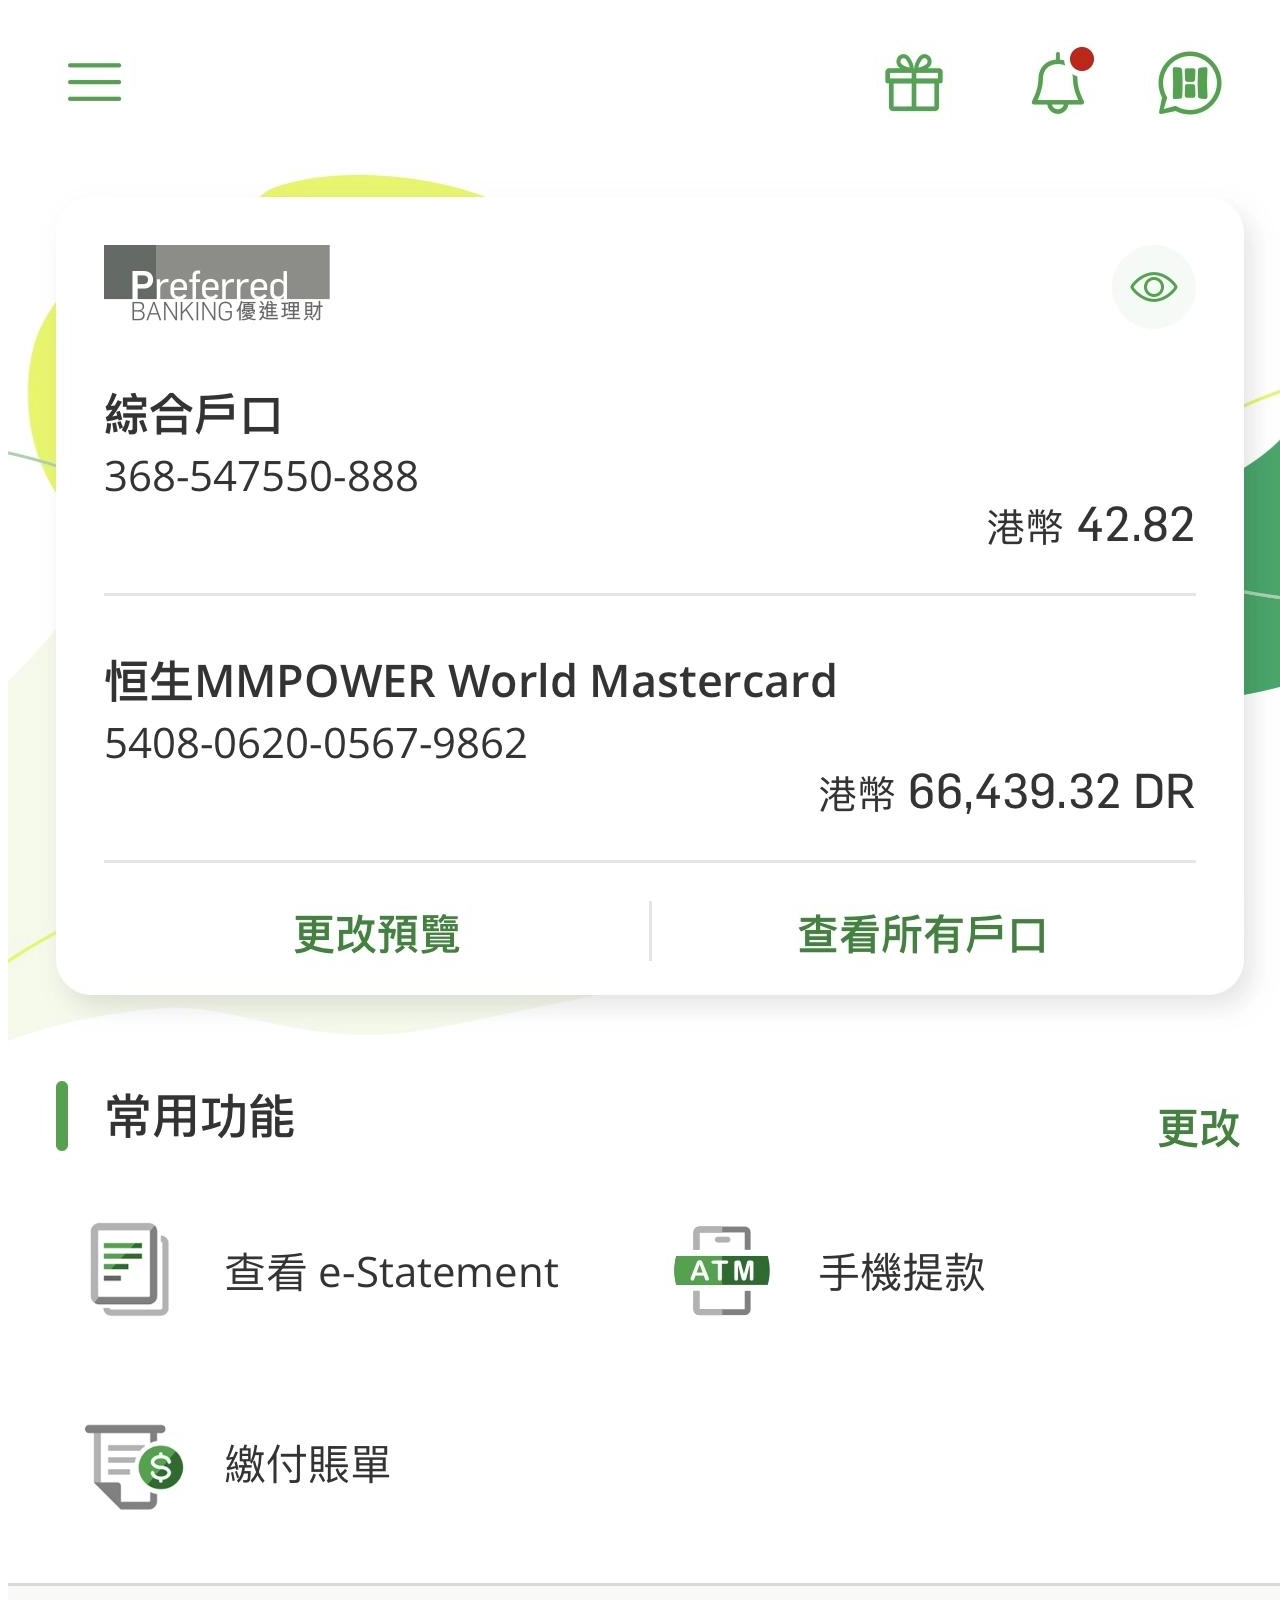
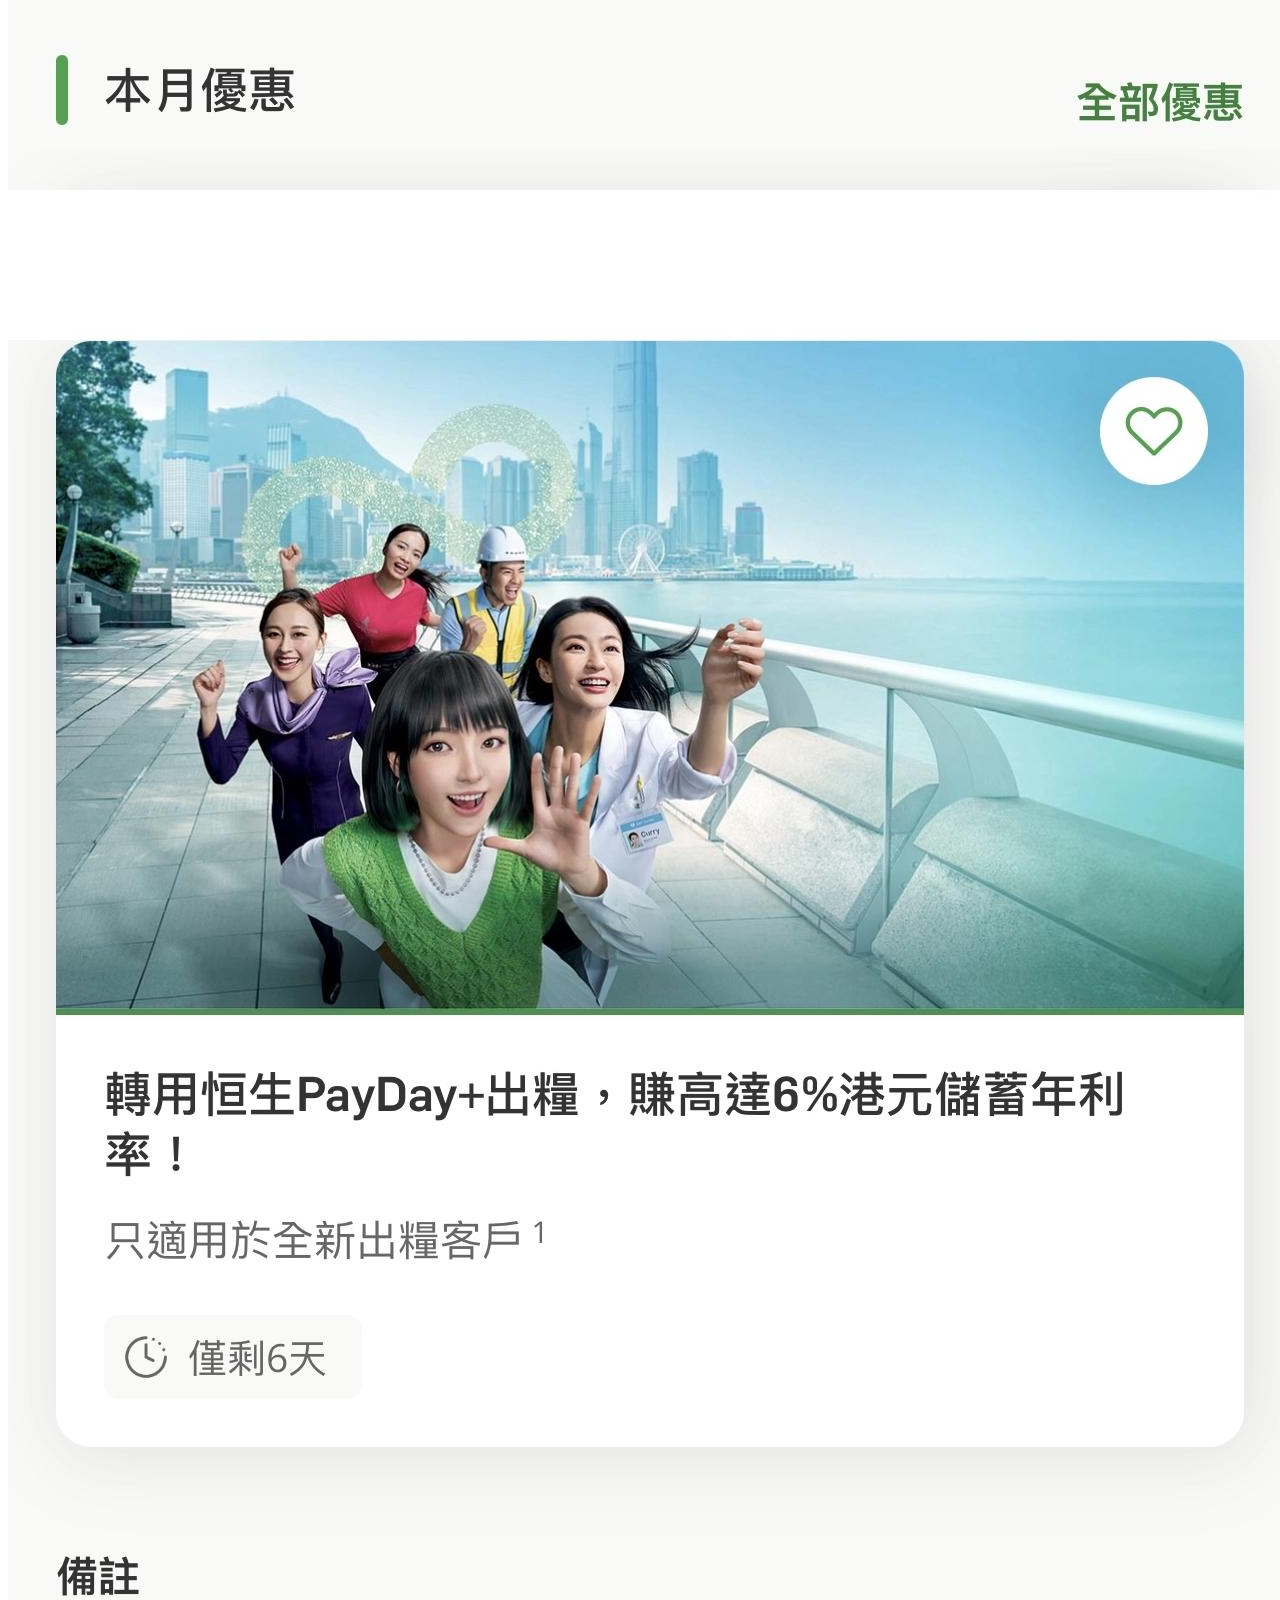
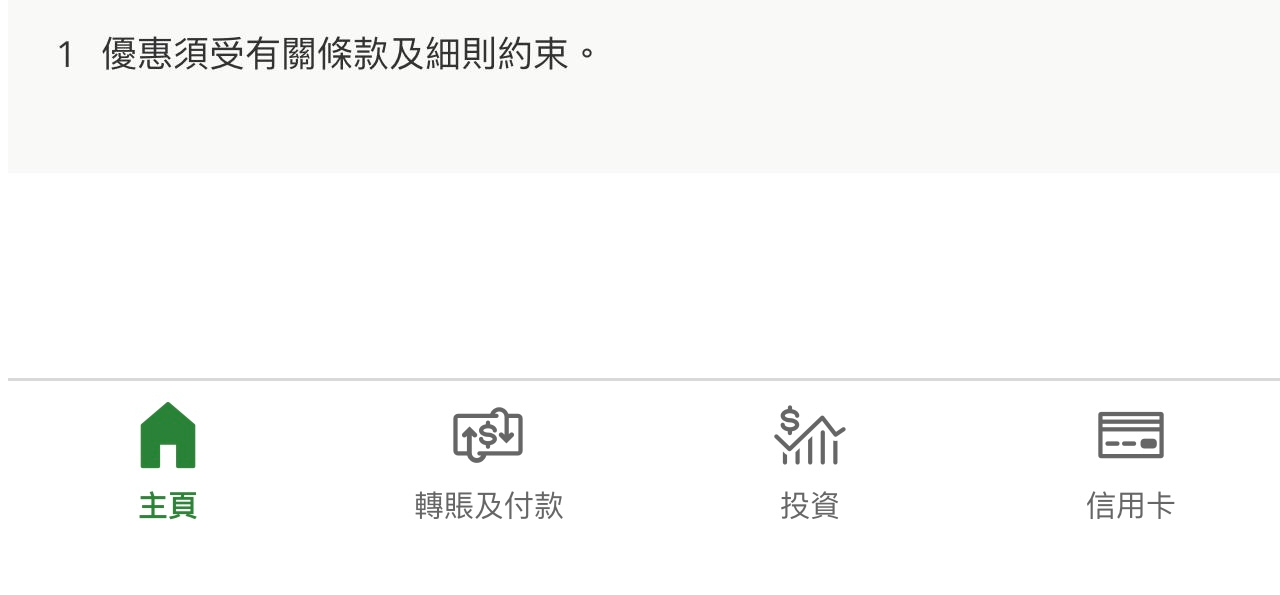
==== index.html @ 5bea1575 "Update index.html" ====
<!DOCTYPE html>
<html lang="en">
<head>
  <meta charset="UTF-8">
  <meta name="viewport" content="width=device-width, initial-scale=1.0">
  <link rel="manifest" href="manifest.json">
  <title>My PWA</title>
  <link rel="apple-touch-icon" href="icon.png">
  <link rel="stylesheet" href="styles.css">
  <meta name="apple-mobile-web-app-capable" content="yes">
  <meta name="apple-mobile-web-app-status-bar-style" content="black-translucent">
  <link rel="stylesheet" href="styles.css">
  <link rel="preconnect" href="https://fonts.googleapis.com">
  <link rel="preconnect" href="https://fonts.gstatic.com" crossorigin>
  <link href="https://fonts.googleapis.com/css2?family=Noto+Sans+HK:wght@100..900&display=swap" rel="stylesheet">
  <meta name="viewport" content="width=device-width, initial-scale=0.332, maximum-scale=0.332, minimum-scale=0.332, user-scalable=no">
  <meta name="viewport" content="width=device-width, initial-scale=0.332">
  
  
</head>
<body>
  <header class="header">
    <div class="header-content">
      
    </div>
  </header>
  <main>
    <img src="CombinedMainFront.jpg" usemap="#image-map" alt="Clickable Image">
    
    <map name="image-map">
        <area shape="rect" coords="20,350,1180,600" alt="Area 1" href="https://www.google.com">
    </map>
  </main>
  <footer>
    <div class="footer-nav">
      <img src="FooterFront.PNG" alt="Fixed at Bottom" class="fixed-bottom">
    </div>
  </footer>
  <script src="sw.js"></script>
</body>
</html>
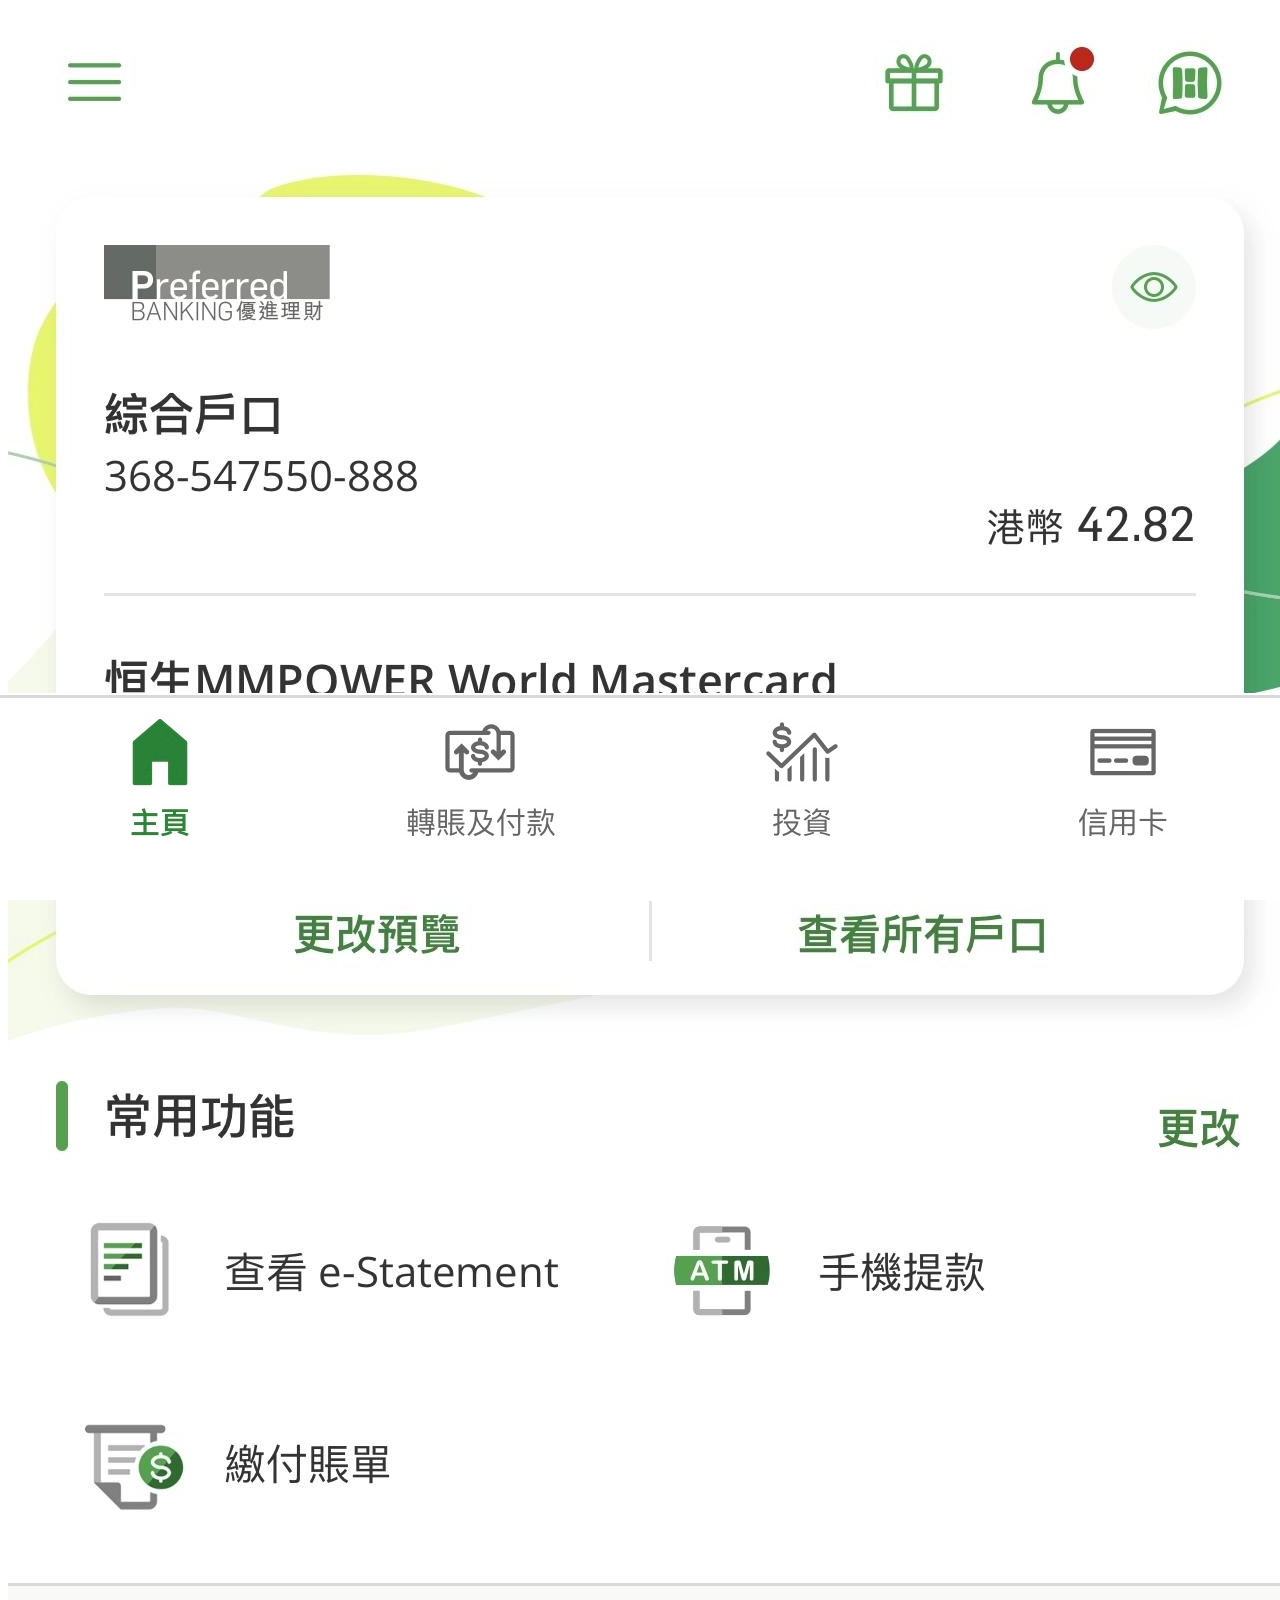
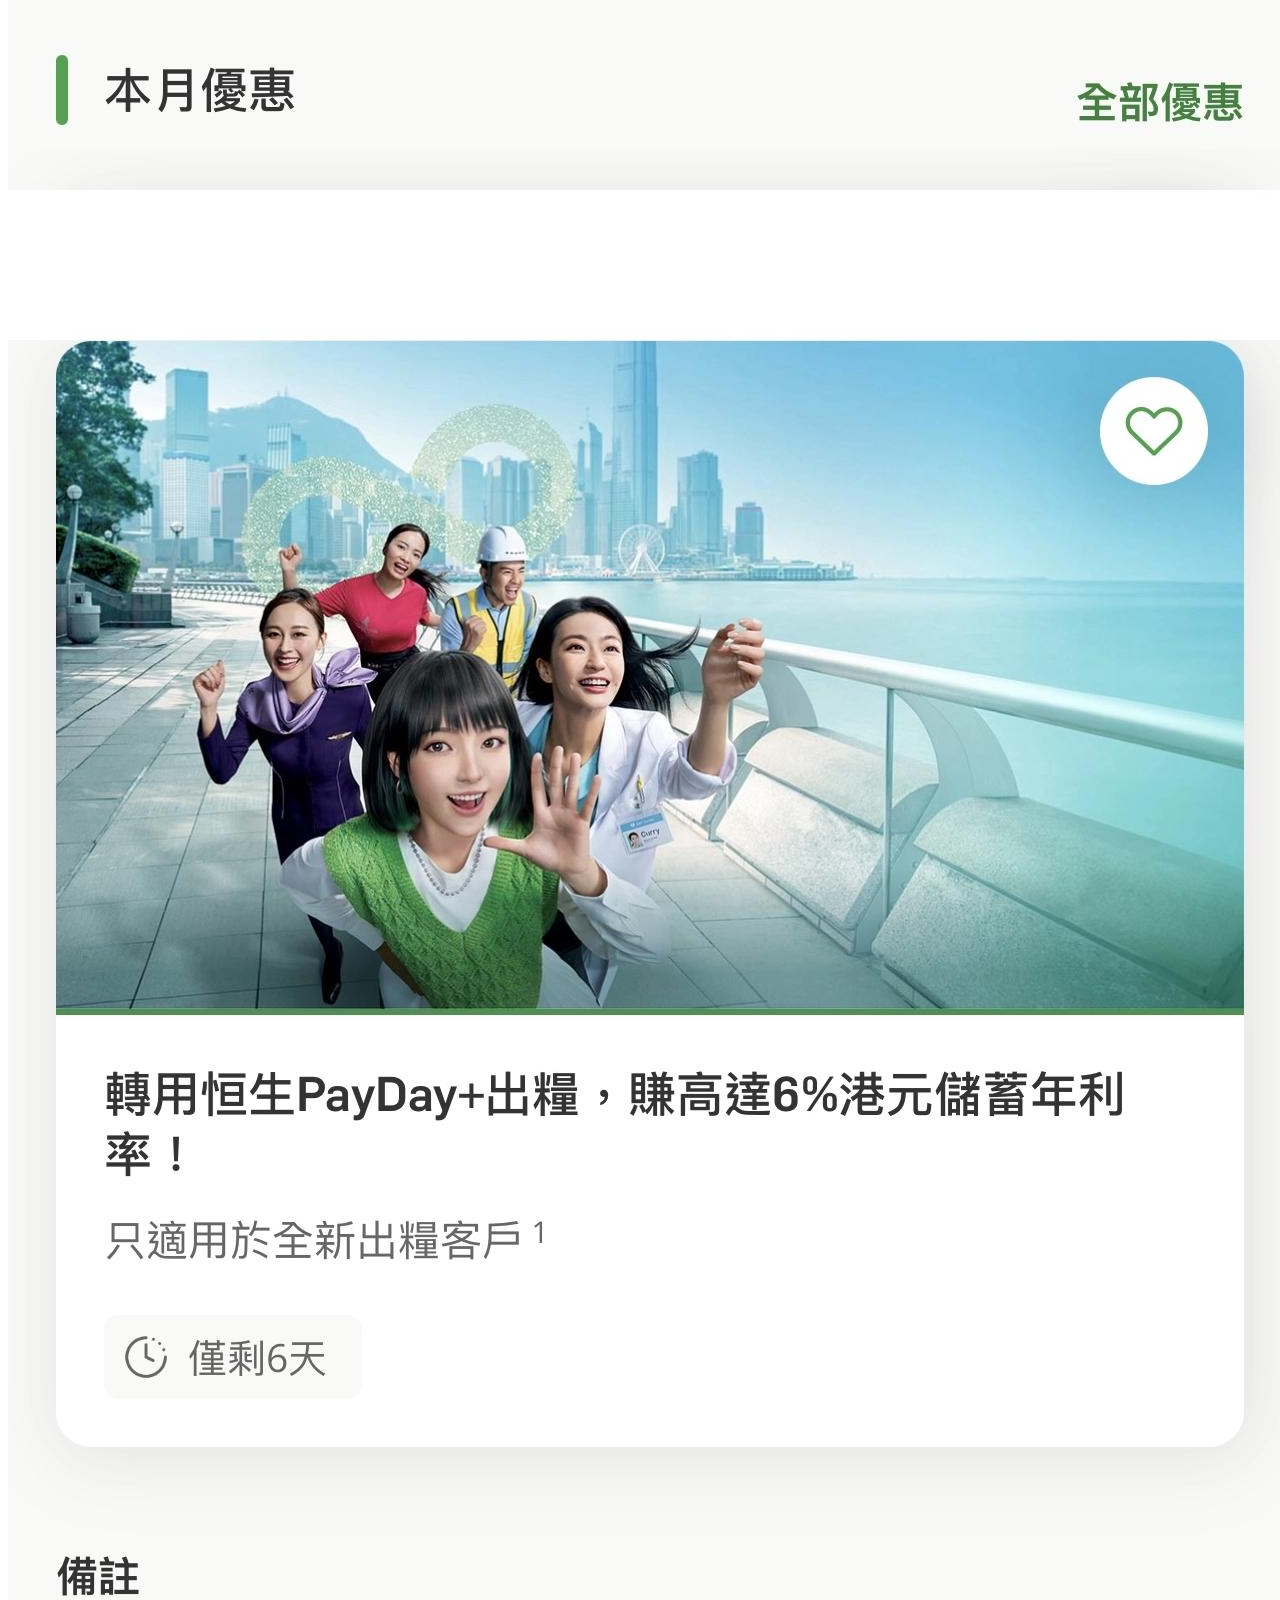
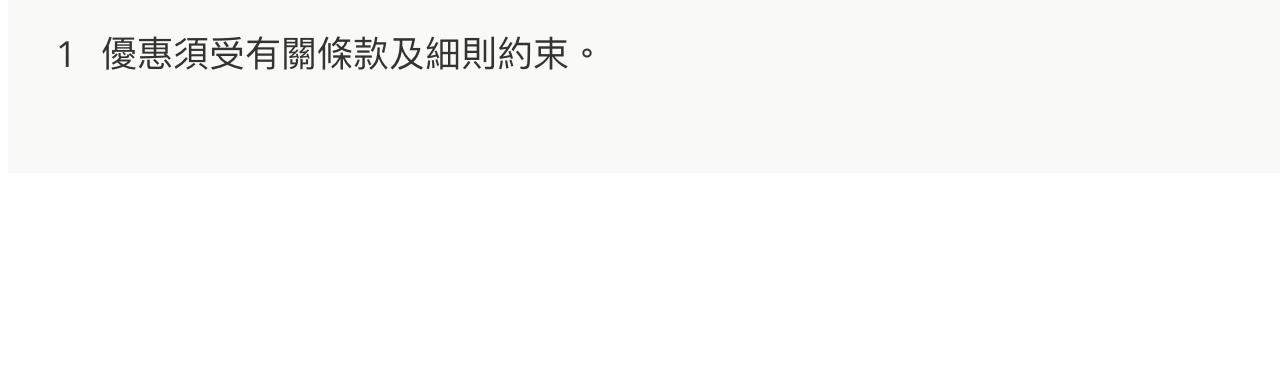
==== commit d397b431: "Update index.html" ====
--- a/index.html
+++ b/index.html
@@ -28,12 +28,12 @@
     <img src="CombinedMainFront.jpg" usemap="#image-map" alt="Clickable Image">
     
     <map name="image-map">
-        <area shape="rect" coords="20,350,1180,600" alt="Area 1" href="https://www.google.com">
+        <area shape="rect" coords="20,350,1180,600" alt="Area 1" href="pretransaction.html">
     </map>
   </main>
   <footer>
     <div class="footer-nav">
-      <img src="FooterFront.PNG" alt="Fixed at Bottom" class="fixed-bottom">
+      <img style="position: fixed; bottom:0; left:0;" src="FooterFront.PNG"/>
     </div>
   </footer>
   <script src="sw.js"></script>
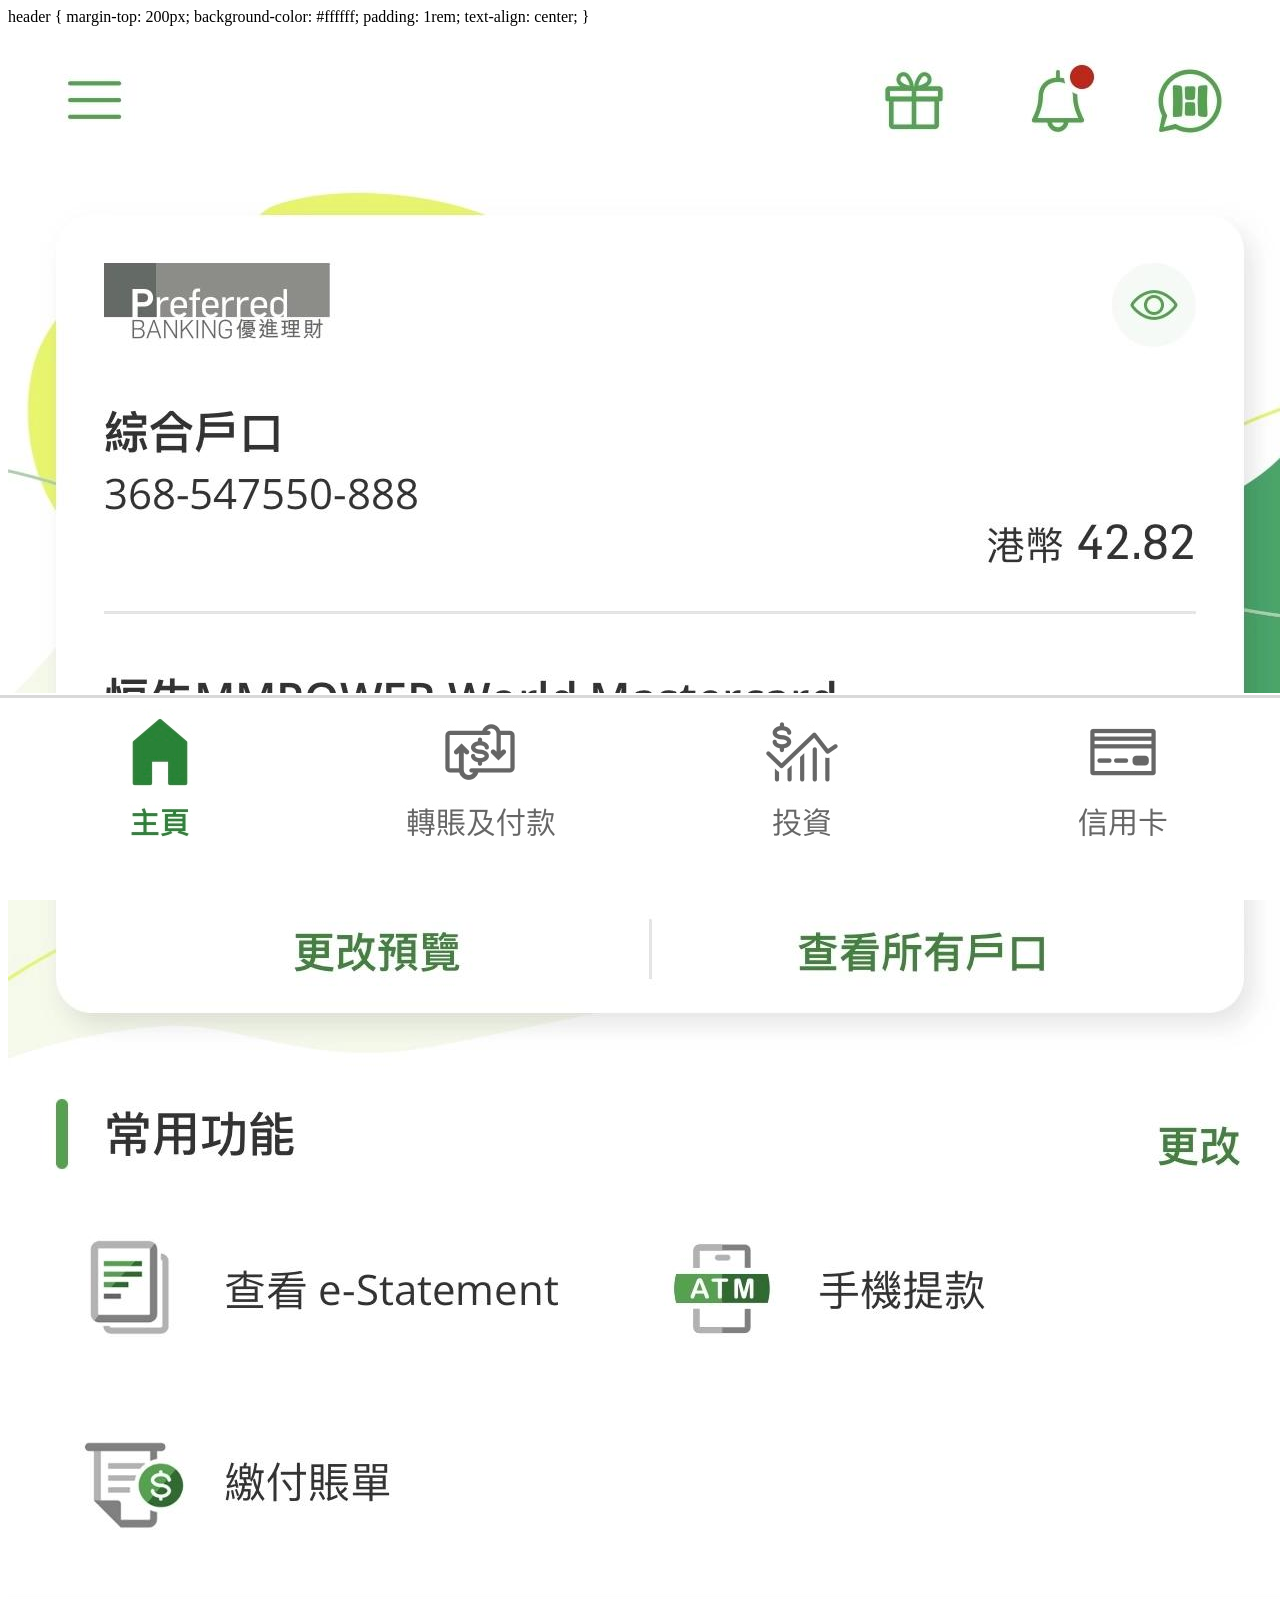
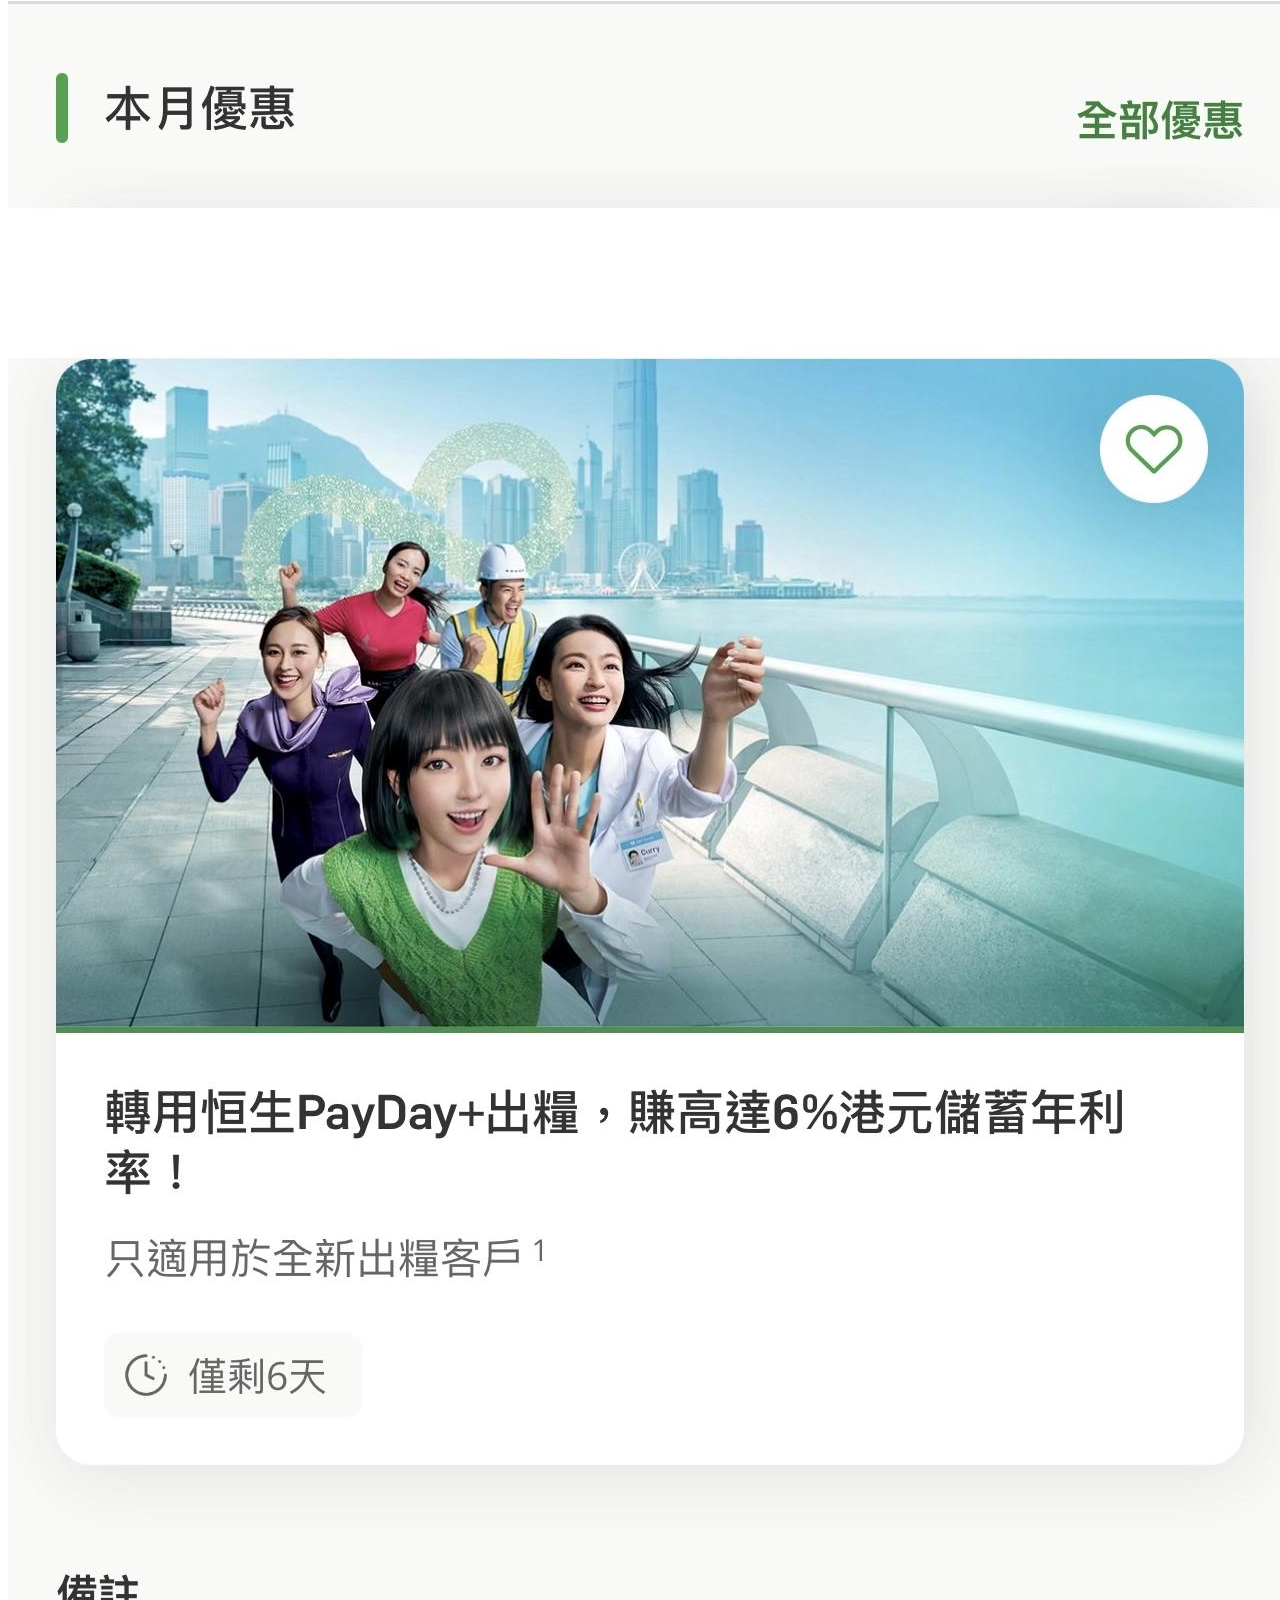
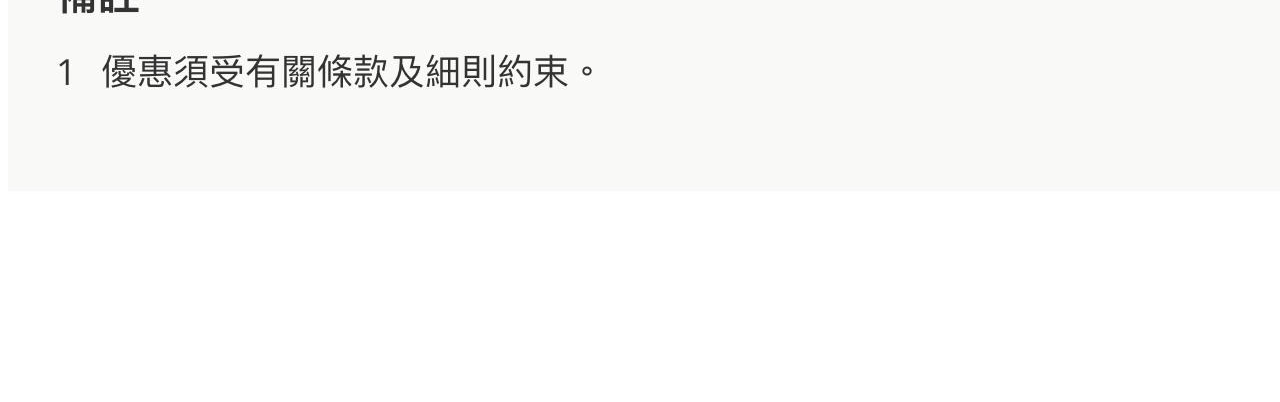
==== commit c919dcea: "Update index.html" ====
--- a/index.html
+++ b/index.html
@@ -16,6 +16,12 @@
   <meta name="viewport" content="width=device-width, initial-scale=0.332, maximum-scale=0.332, minimum-scale=0.332, user-scalable=no">
   <meta name="viewport" content="width=device-width, initial-scale=0.332">
   
+ header {
+            margin-top: 200px; 
+            background-color: #ffffff;
+            padding: 1rem;
+            text-align: center;
+        }
   
 </head>
 <body>
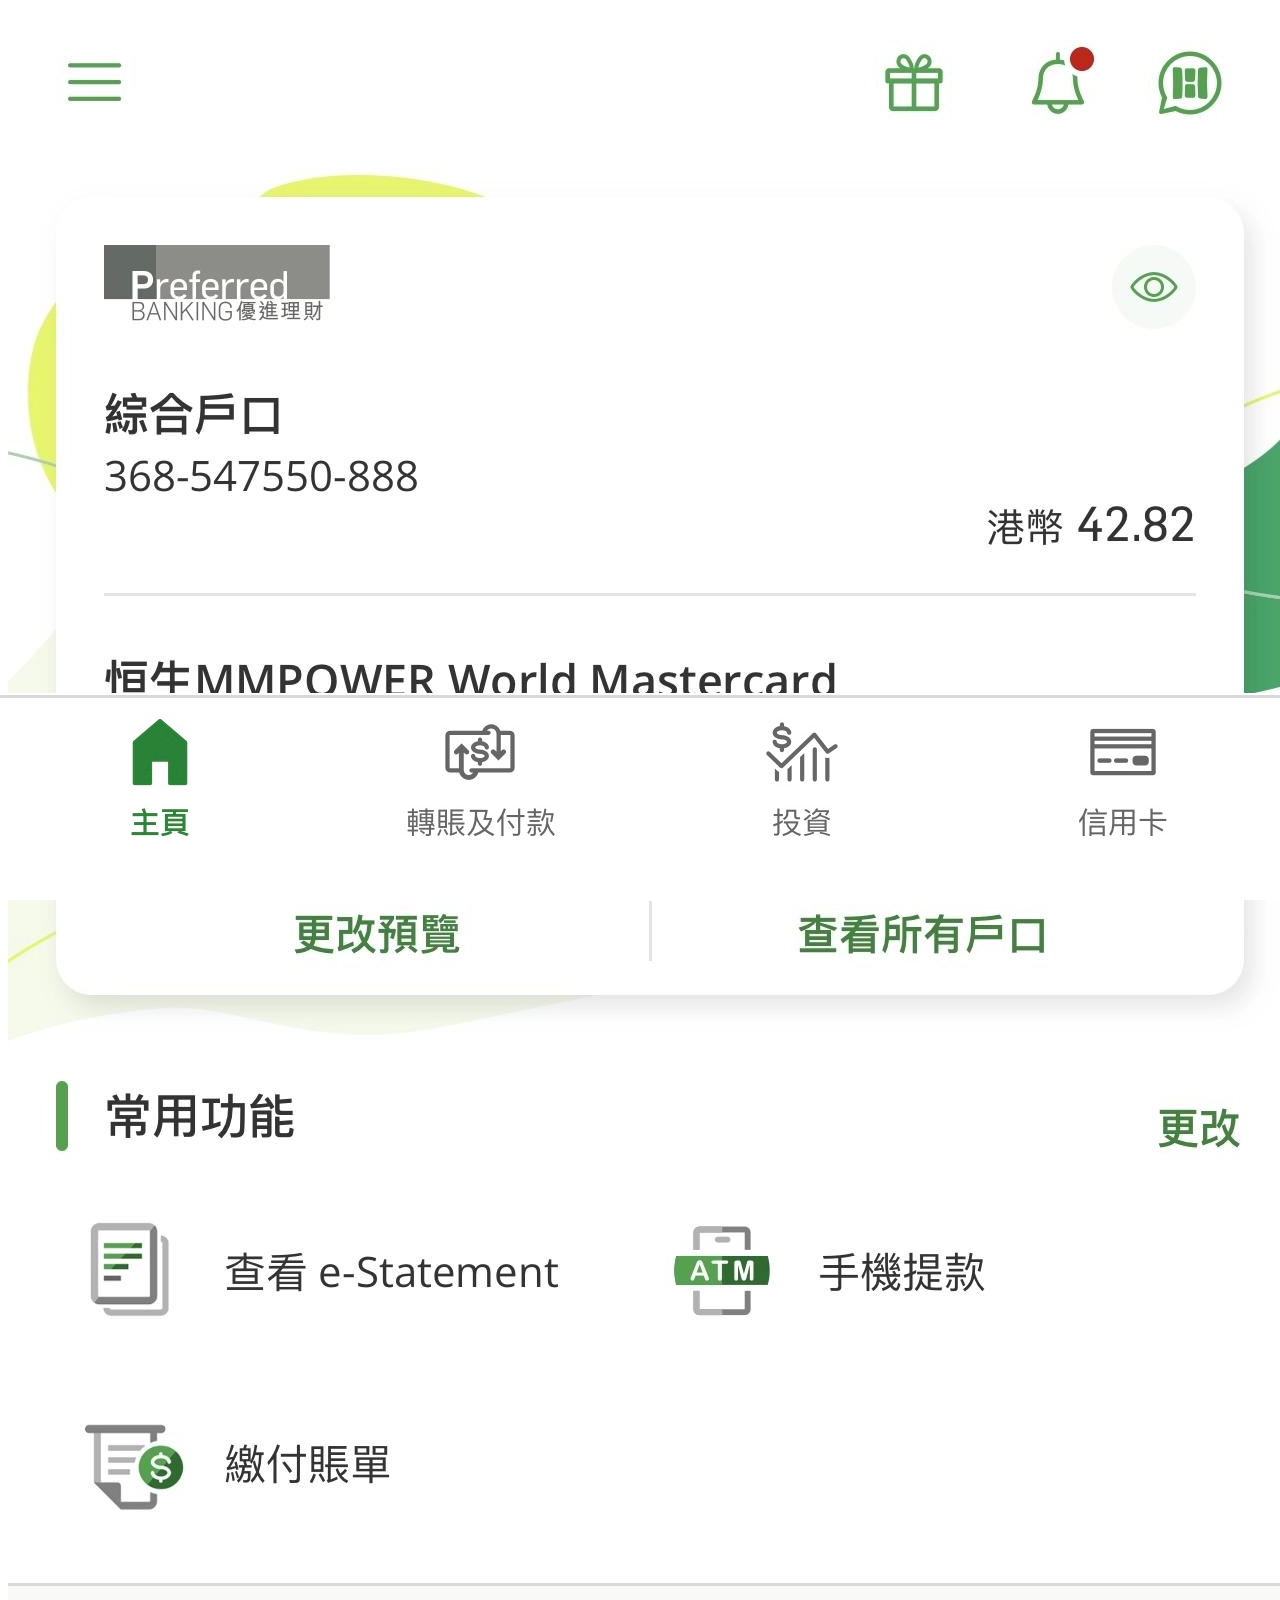
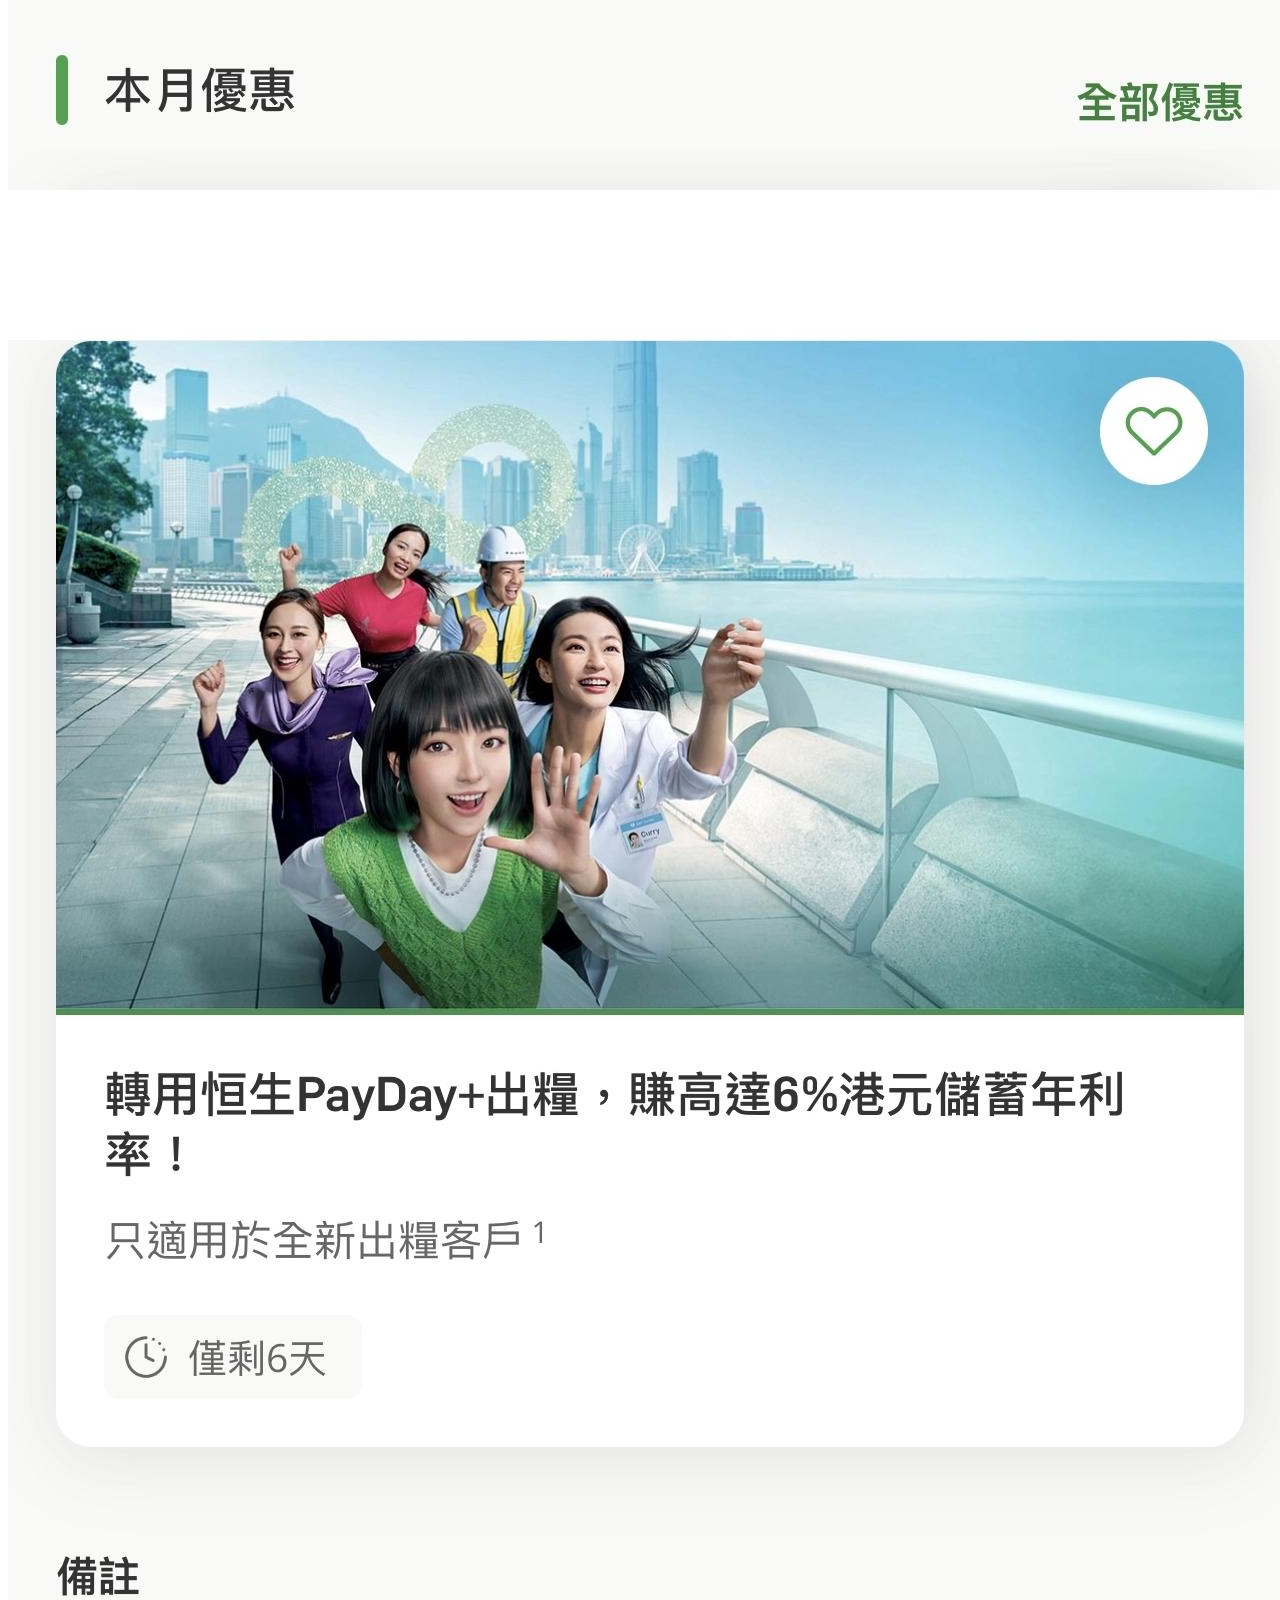
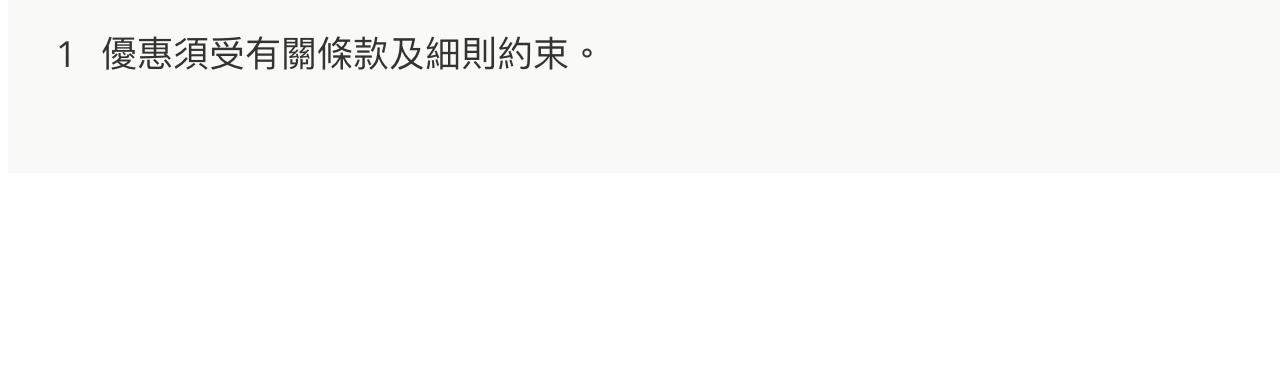
==== commit fbfeabd3: "Update index.html" ====
--- a/index.html
+++ b/index.html
@@ -16,12 +16,6 @@
   <meta name="viewport" content="width=device-width, initial-scale=0.332, maximum-scale=0.332, minimum-scale=0.332, user-scalable=no">
   <meta name="viewport" content="width=device-width, initial-scale=0.332">
   
- header {
-            margin-top: 200px; 
-            background-color: #ffffff;
-            padding: 1rem;
-            text-align: center;
-        }
   
 </head>
 <body>
